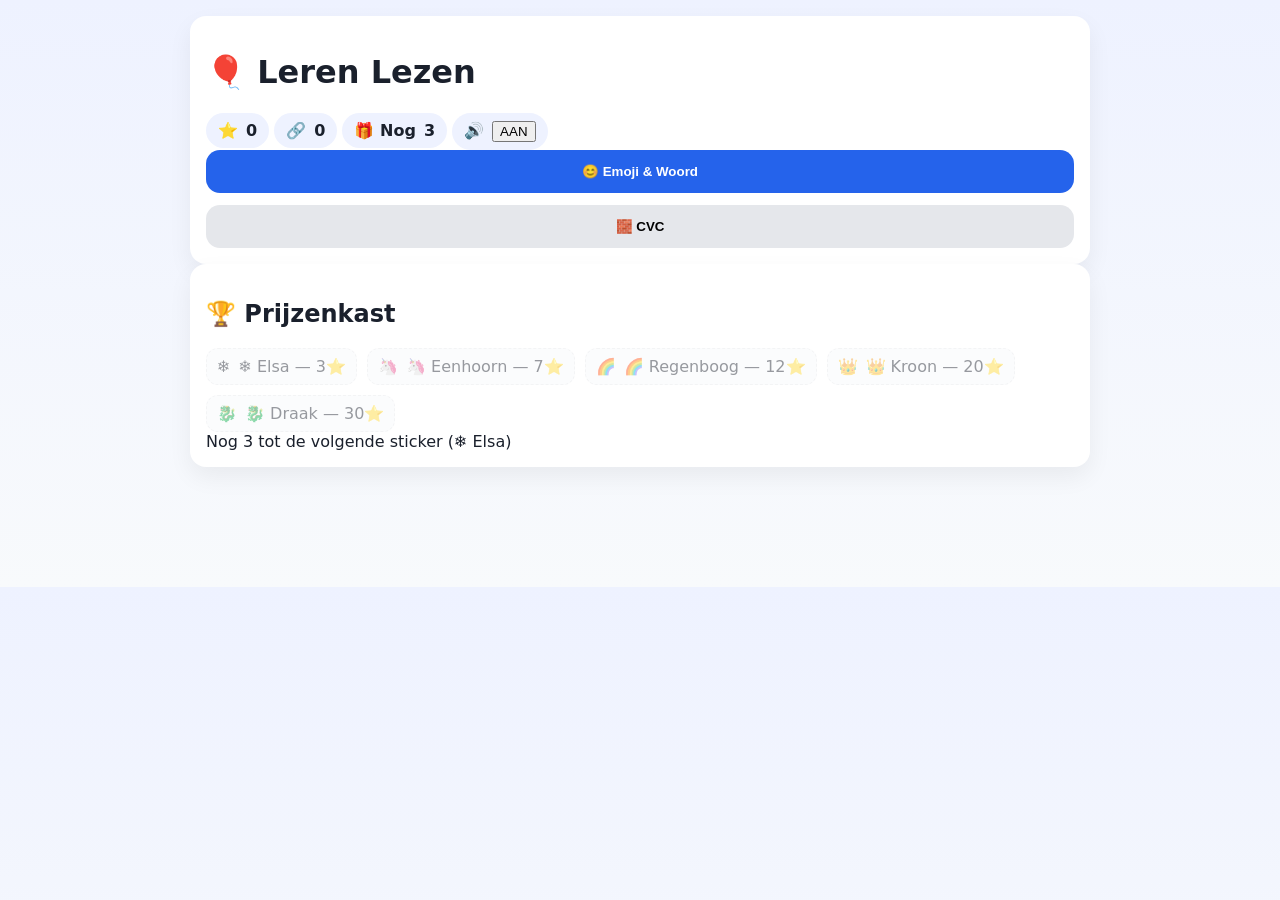
==== public/index.html @ b4691422 "first commit :) all files" ====
<!doctype html>
<html lang="nl">
<head>
  <meta charset="utf-8"/>
  <meta name="viewport" content="width=device-width, initial-scale=1"/>
  <title>Leren Lezen – Modular</title>
  <link rel="stylesheet" href="./styles.css">
</head>
<body>
  <div class="app">
    <div class="card" id="screen-home">
      <h1>🎈 Leren Lezen</h1>
      <div class="toolbar">
        <span class="pill">⭐ <span id="stars">0</span></span>
        <span class="pill">🔗 <span id="streak">0</span></span>
        <span class="pill">🎁 Nog <span id="countdown-home">0</span></span>
        <span class="pill">🔊 <button id="btn-audio">AAN</button></span>
      </div>
      <div class="grid cols-1">
        <button class="btn primary" id="nav-emoji">😊 Emoji & Woord</button>
        <button class="btn secondary" id="nav-cvc">🧱 CVC</button>
      </div>
    </div>

    <div class="card hidden" id="screen-emoji"></div>
    <div class="card hidden" id="screen-cvc"></div>

    <div class="card trophy" id="trophy-card">
      <h2>🏆 Prijzenkast</h2>
      <div id="trophy-grid" class="trophy-grid"></div>
      <div class="muted" id="sticker-next"></div>
    </div>
  </div>

  <div id="confetti" class="confetti"></div>
  <div id="sticker-float" class="sticker-float">🎉</div>
  <div id="pause-overlay" class="pause-overlay"><div>
    <div style="font-size:2rem">⏸️ Pauze</div>
    <p>Even rusten… Je kunt over <b id="pause-remaining">15:00</b> weer verder spelen.</p>
  </div></div>

  <script type="module" src="../src/main.js"></script>
</body>
</html>
---- public/styles.css ----
/* =========================
   Design Tokens
   ========================= */
:root {
  --bg: #f7fafc;
  --card: #fff;
  --text: #1a202c;
  --primary: #2563eb;
  --ok: #10b981;
  --err: #ef4444;
}

/* =========================
   Base
   ========================= */
body {
  margin: 0;
  background: linear-gradient(180deg, #eef2ff, #f8fafc);
  color: var(--text);
  font-family: system-ui, Segoe UI, Roboto;
  font-size: 16px; /* ✅ basisgrootte */
}

/* =========================
   Layout
   ========================= */
.app {
  max-width: 900px;
  margin: 0 auto;
  padding: 16px 16px 120px;
}

.grid {
  display: grid;
  gap: 12px;
}

.grid.cols-1 {
  grid-template-columns: 1fr;
}

.grid.cols-2 {
  grid-template-columns: repeat(2, 1fr);
}

/* =========================
   Components
   ========================= */
.card {
  background: var(--card);
  border-radius: 16px;
  box-shadow: 0 10px 25px rgba(0, 0, 0, 0.06);
  padding: 16px;
}

.btn {
  border: 0;
  border-radius: 14px;
  padding: 14px 16px;
  font-weight: 700;
  cursor: pointer;
}

.btn.primary {
  background: var(--primary);
  color: #fff;
}

.btn.secondary {
  background: #e5e7eb;
}

.pill {
  display: inline-flex;
  gap: 8px;
  background: #eef2ff;
  border-radius: 999px;
  padding: 8px 12px;
  font-weight: 600;
}

.tile {
  display: flex;
  align-items: center;
  justify-content: center;
  border-radius: 14px;
  background: #f1f5f9;
  height: 64px;
  font-size: 1.8rem;
  font-weight: 800;
}

.tile.ok {
  background: #ecfdf5;
  outline: 3px solid rgba(16, 185, 129, 0.35);
}

.tile.err {
  background: #fef2f2;
  outline: 3px solid rgba(239, 68, 68, 0.35);
}

.trophy-grid {
  display: flex;
  flex-wrap: wrap;
  gap: 10px;
}

.trophy-item {
  display: flex;
  gap: 8px;
  padding: 8px 10px;
  border-radius: 12px;
  background: #f8fafc;
  border: 1px dashed #e5e7eb;
  transition: 0.3s;
}

.trophy-item.locked {
  opacity: 0.45;
}

.trophy-item.flash {
  transform: scale(1.06);
}

/* =========================
   Utilities
   ========================= */
.hidden {
  display: none;
}

.emoji-lg {
  font-size: 8rem; /* ✅ grote emoji’s */
  line-height: 1.2;
}

/* normale woordknoppen */
.btn.word-option {
  font-size: 1rem;      /* ca. 16px */
  padding: 14px 16px;
}


/* grote emoji boven in het spel */
.big,
#emoji-symbol {
  font-size: 6rem;      /* maak gerust 7–8rem als je nog groter wilt */
  line-height: 1.1;
  font-weight: 900;
  display: block;
  text-align: center;
}



/* =========================
   Effects
   ========================= */
.confetti {
  position: fixed;
  left: 0;
  top: 0;
  width: 100%;
  height: 0;
  pointer-events: none;
  overflow: visible;
}

.confetti i {
  position: absolute;
  font-style: normal;
  animation: fall 2200ms ease-out forwards;
  opacity: 0.95;
  font-size: 28px;
}

.sticker-float {
  position: fixed;
  left: 50%;
  top: 20%;
  transform: translate(-50%, -50%);
  font-size: 64px;

  opacity: 0;
  transition: opacity 0.2s;
}

.sticker-float.show {
  opacity: 1;
  animation: spin 2s ease-in-out;
}

.pause-overlay {
  position: fixed;
  inset: 0;
  background: rgba(17, 24, 39, 0.75);
  color: #fff;
  display: none;
  align-items: center;
  justify-content: center;
  text-align: center;
  z-index: 9999;
}

.pause-overlay.show {
  display: flex;
}

/* =========================
   Animations
   ========================= */
@keyframes fall {
  to {
    transform: translateY(60vh) rotate(360deg);
    opacity: 0;
  }
}

@keyframes spin {
  to {
    transform: translate(-50%, -50%) rotate(720deg);
  }
}
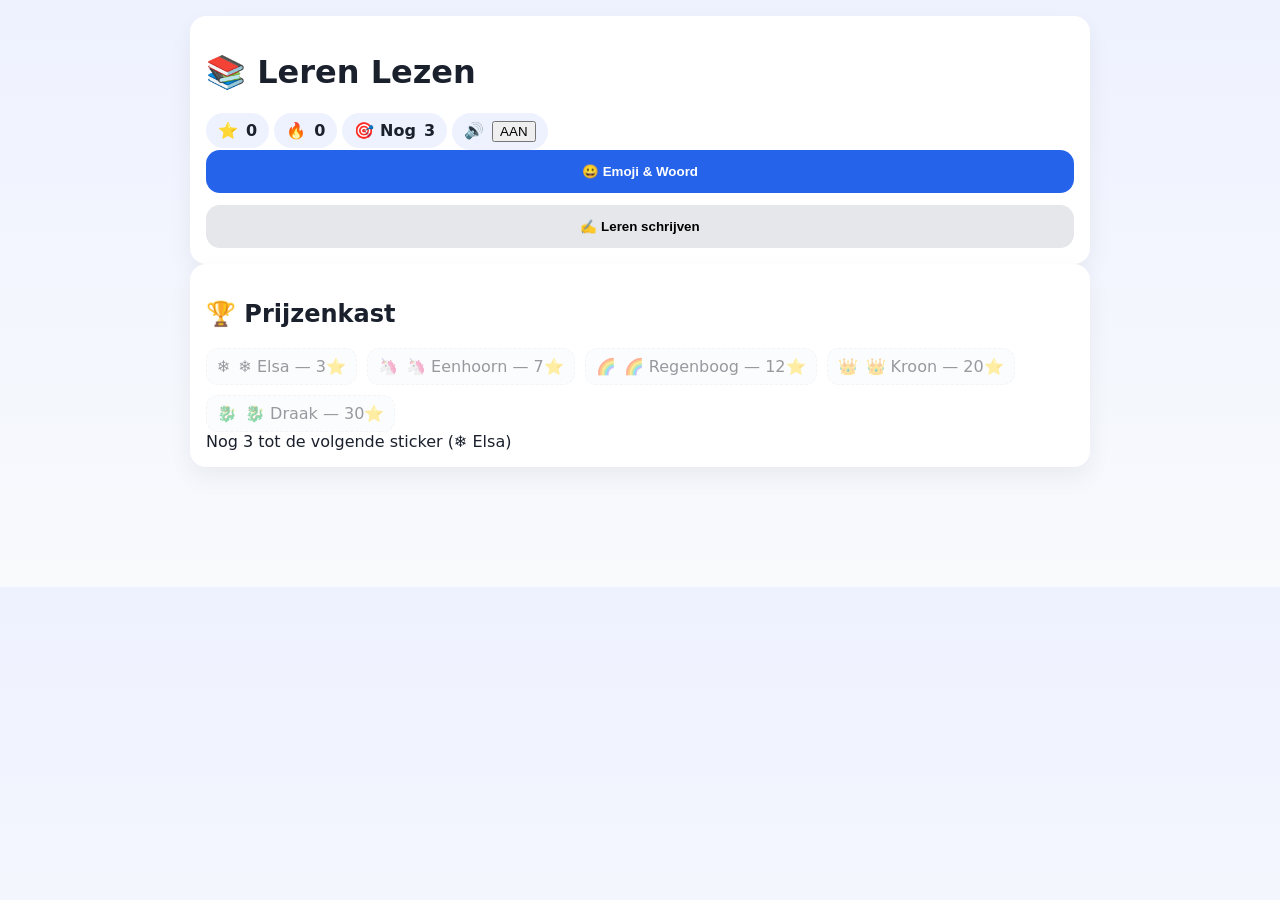
==== commit c515defb: "CVC: rename to Leren schrijven; 6 choices; free typing; backspace; hint after 3 mistakes; UI cleanup" ====
--- a/public/index.html
+++ b/public/index.html
@@ -3,22 +3,22 @@
 <head>
   <meta charset="utf-8"/>
   <meta name="viewport" content="width=device-width, initial-scale=1"/>
-  <title>Leren Lezen – Modular</title>
+  <title>Leren Lezen — Modular</title>
   <link rel="stylesheet" href="./styles.css">
 </head>
 <body>
   <div class="app">
     <div class="card" id="screen-home">
-      <h1>🎈 Leren Lezen</h1>
+      <h1>📚 Leren Lezen</h1>
       <div class="toolbar">
         <span class="pill">⭐ <span id="stars">0</span></span>
-        <span class="pill">🔗 <span id="streak">0</span></span>
-        <span class="pill">🎁 Nog <span id="countdown-home">0</span></span>
+        <span class="pill">🔥 <span id="streak">0</span></span>
+        <span class="pill">🎯 Nog <span id="countdown-home">0</span></span>
         <span class="pill">🔊 <button id="btn-audio">AAN</button></span>
       </div>
       <div class="grid cols-1">
-        <button class="btn primary" id="nav-emoji">😊 Emoji & Woord</button>
-        <button class="btn secondary" id="nav-cvc">🧱 CVC</button>
+        <button class="btn primary" id="nav-emoji">😀 Emoji &amp; Woord</button>
+        <button class="btn secondary" id="nav-cvc">✍️ Leren schrijven</button>
       </div>
     </div>
 
@@ -40,5 +40,6 @@
   </div></div>
 
   <script type="module" src="../src/main.js"></script>
+
 </body>
 </html>
--- a/public/styles.css
+++ b/public/styles.css
@@ -43,6 +43,11 @@
   grid-template-columns: repeat(2, 1fr);
 }
 
+/* letterrooster voor CVC spel */
+.grid.cols-4 {
+  grid-template-columns: repeat(4, 1fr);
+}
+
 /* =========================
    Components
    ========================= */
@@ -86,6 +91,7 @@
   border-radius: 14px;
   background: #f1f5f9;
   height: 64px;
+  width: 100%;
   font-size: 1.8rem;
   font-weight: 800;
 }
@@ -100,6 +106,55 @@
   outline: 3px solid rgba(239, 68, 68, 0.35);
 }
 
+.slots {
+  display: flex;
+  justify-content: center;
+  gap: 12px;
+  margin: 24px 0;
+}
+
+.slot {
+  width: 70px;
+  height: 72px;
+  border-radius: 14px;
+  background: #f1f5f9;
+  display: flex;
+  align-items: center;
+  justify-content: center;
+  font-size: 2.5rem;
+  font-weight: 800;
+  transition: background 0.2s, color 0.2s;
+}
+
+.slot.ok {
+  background: #ecfdf5;
+  color: #047857;
+}
+
+.slot.err {
+  background: #fef2f2;
+  color: #b91c1c;
+}
+
+.cvc-hint {
+  display: flex;
+  align-items: center;
+  justify-content: center;
+  gap: 12px;
+  margin-top: 16px;
+}
+
+.cvc-clue-icon {
+  opacity: 0.7;
+  font-size: 2.5rem;
+}
+
+.cvc-clue {
+  display: inline-flex;
+  align-items: center;
+  font-size: 4.5rem;
+  line-height: 1;
+}
 .trophy-grid {
   display: flex;
   flex-wrap: wrap;
@@ -223,3 +278,5 @@
     transform: translate(-50%, -50%) rotate(720deg);
   }
 }
+
+
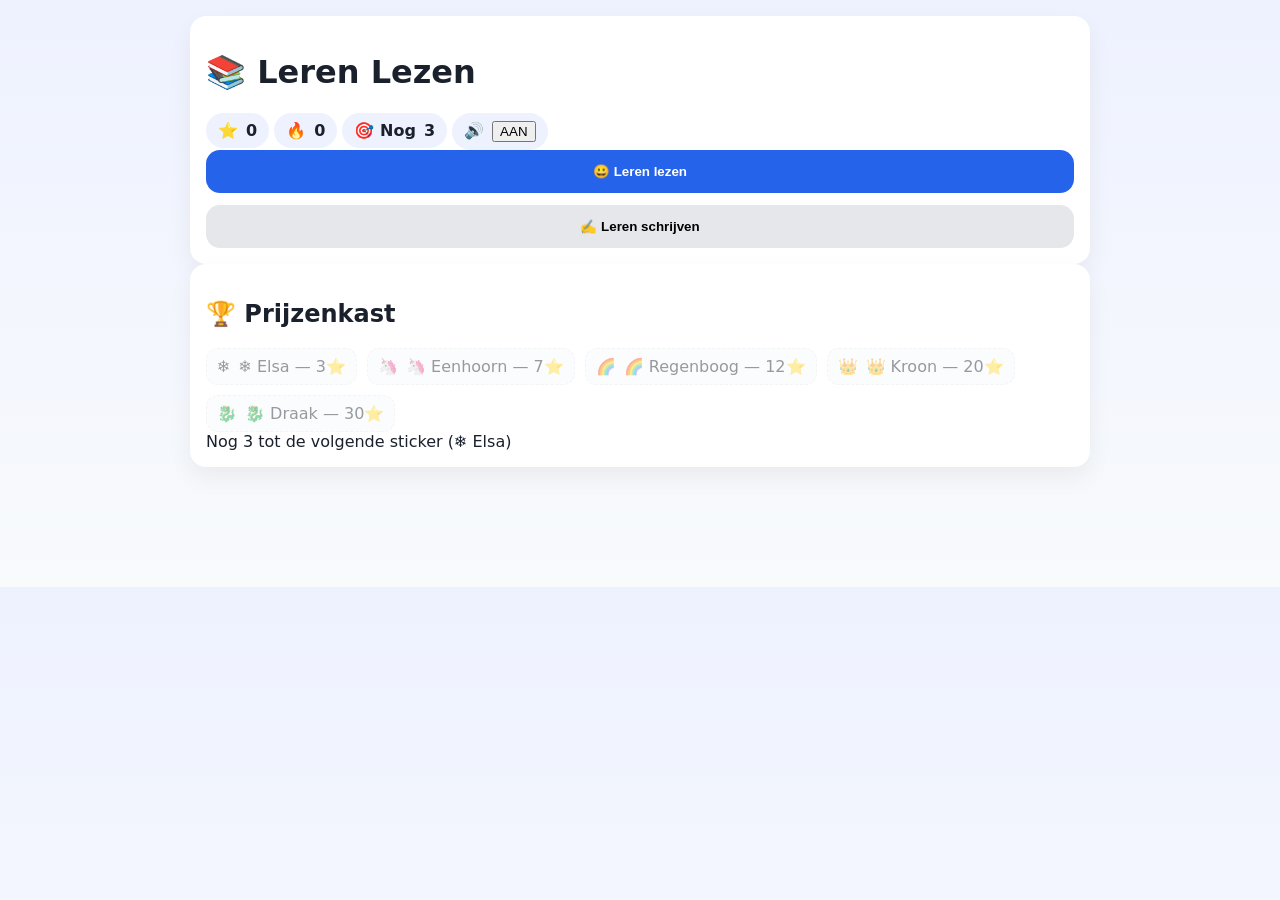
==== commit 511fc9b1: "Update emoji words and index page" ====
--- a/public/index.html
+++ b/public/index.html
@@ -4,7 +4,7 @@
   <meta charset="utf-8"/>
   <meta name="viewport" content="width=device-width, initial-scale=1"/>
   <title>Leren Lezen — Modular</title>
-  <link rel="stylesheet" href="./styles.css">
+  <link rel="stylesheet" href="./styles.css"> 
 </head>
 <body>
   <div class="app">
@@ -17,7 +17,7 @@
         <span class="pill">🔊 <button id="btn-audio">AAN</button></span>
       </div>
       <div class="grid cols-1">
-        <button class="btn primary" id="nav-emoji">😀 Emoji &amp; Woord</button>
+        <button class="btn primary" id="nav-emoji">😀 Leren lezen</button>
         <button class="btn secondary" id="nav-cvc">✍️ Leren schrijven</button>
       </div>
     </div>
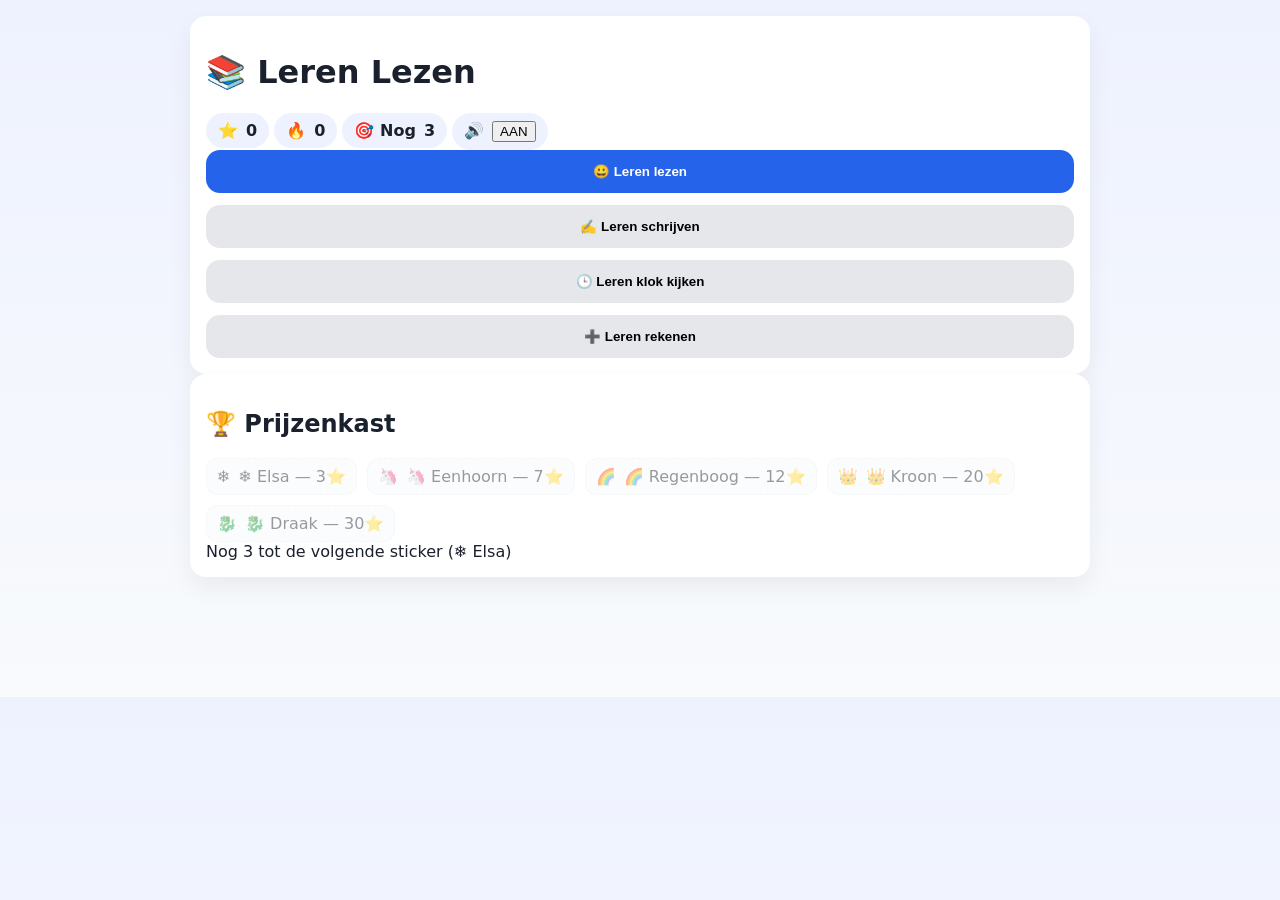
==== commit 12468b86: "Add clock and math learning games" ====
--- a/public/index.html
+++ b/public/index.html
@@ -19,11 +19,15 @@
       <div class="grid cols-1">
         <button class="btn primary" id="nav-emoji">😀 Leren lezen</button>
         <button class="btn secondary" id="nav-cvc">✍️ Leren schrijven</button>
+        <button class="btn secondary" id="nav-clock">🕒 Leren klok kijken</button>
+        <button class="btn secondary" id="nav-math">➕ Leren rekenen</button>
       </div>
     </div>
 
     <div class="card hidden" id="screen-emoji"></div>
     <div class="card hidden" id="screen-cvc"></div>
+    <div class="card hidden" id="screen-clock"></div>
+    <div class="card hidden" id="screen-math"></div>
 
     <div class="card trophy" id="trophy-card">
       <h2>🏆 Prijzenkast</h2>
--- a/public/styles.css
+++ b/public/styles.css
@@ -144,16 +144,31 @@
   margin-top: 16px;
 }
 
-.cvc-clue-icon {
-  opacity: 0.7;
-  font-size: 2.5rem;
-}
-
 .cvc-clue {
   display: inline-flex;
   align-items: center;
   font-size: 4.5rem;
   line-height: 1;
+}
+
+.clock-symbol {
+  font-size: 6.5rem;
+  font-weight: 900;
+  line-height: 1.1;
+  margin: 12px 0;
+  text-align: center;
+}
+
+.math-sum {
+  font-size: 4.5rem;
+  font-weight: 900;
+  line-height: 1.1;
+  margin: 12px 0;
+  text-align: center;
+}
+
+.math-feedback {
+  margin-top: 12px;
 }
 .trophy-grid {
   display: flex;
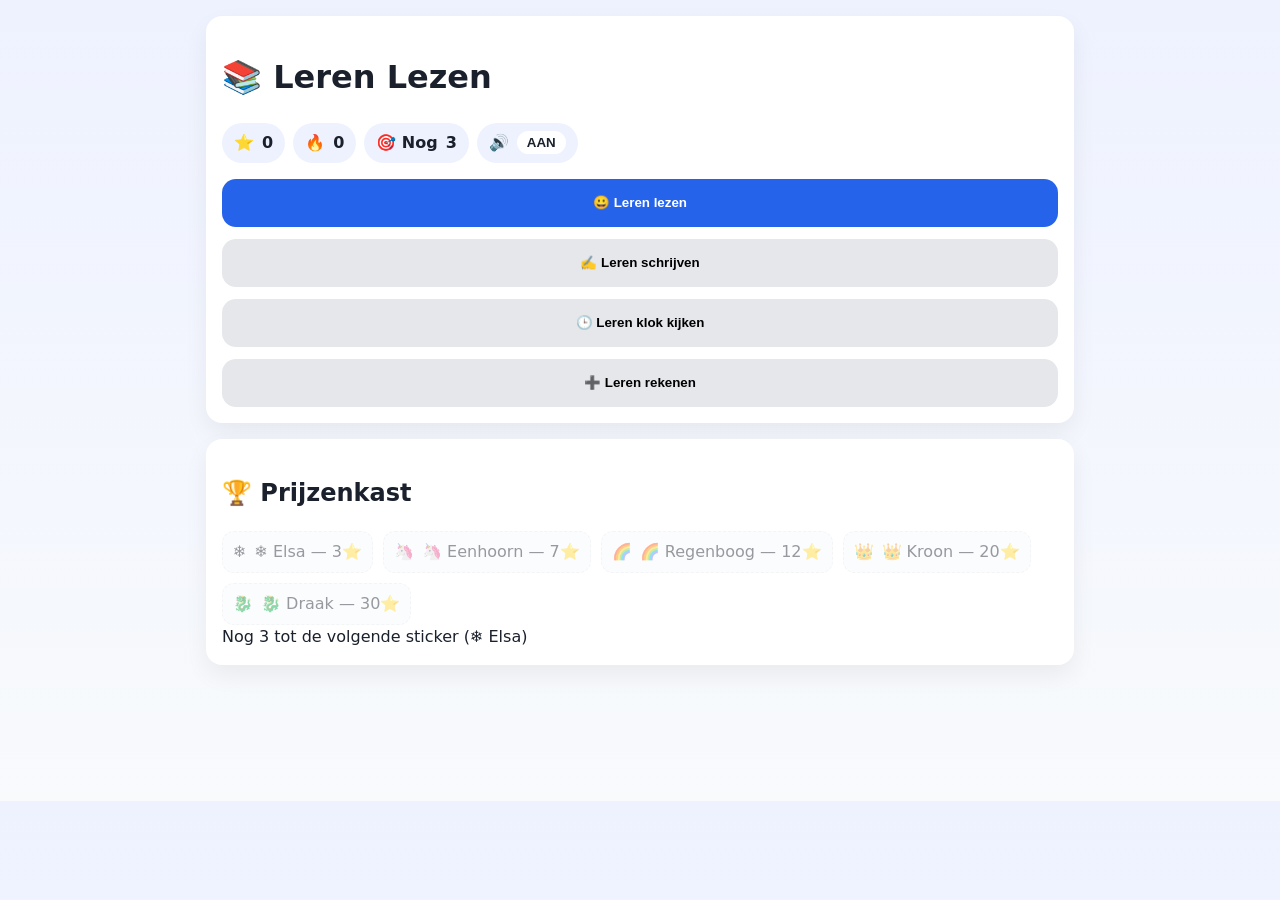
==== commit 43b28dc6: "Migrate agents and restore game navigation" ====
--- a/public/index.html
+++ b/public/index.html
@@ -43,7 +43,7 @@
     <p>Even rusten… Je kunt over <b id="pause-remaining">15:00</b> weer verder spelen.</p>
   </div></div>
 
-  <script type="module" src="../src/main.js"></script>
+  <script src="./app.js"></script>
 
 </body>
 </html>
--- a/public/styles.css
+++ b/public/styles.css
@@ -151,12 +151,89 @@
   line-height: 1;
 }
 
-.clock-symbol {
-  font-size: 6.5rem;
+.clock-face {
+  width: clamp(160px, 45vw, 240px);
+  aspect-ratio: 1 / 1;
+  margin: 12px auto;
+  position: relative;
+}
+
+.clock-svg {
+  width: 100%;
+  height: 100%;
+  display: block;
+}
+
+.clock-face-circle {
+  fill: #fff;
+  stroke: #111;
+  stroke-width: 4;
+}
+
+.clock-tick {
+  stroke: #111;
+  stroke-width: 1;
+}
+
+.clock-tick-hour {
+  stroke-width: 2;
+}
+
+.clock-number {
+  fill: #111;
+  font-size: 18px;
+  font-weight: 700;
+  font-family: system-ui, Segoe UI, Roboto;
+}
+
+.clock-number-dash {
+  font-size: 22px;
   font-weight: 900;
-  line-height: 1.1;
-  margin: 12px 0;
-  text-align: center;
+}
+
+.clock-hand {
+  stroke: #111;
+  stroke-linecap: round;
+}
+
+.clock-hand-hour {
+  stroke-width: 6;
+}
+
+.clock-hand-minute {
+  stroke-width: 3;
+}
+
+.clock-center {
+  fill: #111;
+}
+
+.clock-feedback {
+  margin-top: 12px;
+}
+
+.clock-stars {
+  position: absolute;
+  inset: 0;
+  display: flex;
+  align-items: center;
+  justify-content: center;
+  gap: 32px;
+  opacity: 0;
+  pointer-events: none;
+}
+
+.clock-stars.show {
+  opacity: 1;
+}
+
+.clock-star {
+  font-size: 64px;
+  filter: drop-shadow(0 8px 12px rgba(0, 0, 0, 0.2));
+}
+
+.clock-stars.show .clock-star {
+  animation: clockStarPop 900ms ease-out;
 }
 
 .math-sum {
@@ -294,4 +371,128 @@
   }
 }
 
-
+@keyframes clockStarPop {
+  0% {
+    transform: scale(0.4) rotate(-12deg);
+    opacity: 0;
+  }
+  55% {
+    transform: scale(1.2) rotate(10deg);
+    opacity: 1;
+  }
+  100% {
+    transform: scale(1) rotate(0deg);
+    opacity: 0;
+  }
+}
+
+/* Responsive and interaction safety overrides */
+* {
+  box-sizing: border-box;
+}
+
+body {
+  line-height: 1.5;
+}
+
+.app {
+  width: 100%;
+}
+
+.card {
+  margin-bottom: 16px;
+  overflow-wrap: anywhere;
+}
+
+.toolbar {
+  display: flex;
+  flex-wrap: wrap;
+  gap: 8px;
+  align-items: center;
+  margin-bottom: 16px;
+}
+
+.btn {
+  min-height: 48px;
+  max-width: 100%;
+  touch-action: manipulation;
+}
+
+.grid .btn,
+.grid .tile {
+  width: 100%;
+}
+
+.btn:focus-visible,
+.tile:focus-visible,
+#btn-audio:focus-visible {
+  outline: 3px solid rgba(37, 99, 235, 0.45);
+  outline-offset: 2px;
+}
+
+.pill {
+  align-items: center;
+  max-width: 100%;
+}
+
+#btn-audio {
+  border: 0;
+  border-radius: 999px;
+  background: #fff;
+  color: var(--text);
+  cursor: pointer;
+  font-weight: 800;
+  padding: 4px 10px;
+}
+
+.slots {
+  flex-wrap: wrap;
+}
+
+.pause-title {
+  font-size: 2rem;
+}
+
+@media (max-width: 520px) {
+  .app {
+    padding: 10px 10px 96px;
+  }
+
+  .card {
+    border-radius: 12px;
+    padding: 12px;
+  }
+
+  .toolbar {
+    align-items: stretch;
+  }
+
+  .pill {
+    flex: 1 1 auto;
+    justify-content: center;
+  }
+
+  .grid.cols-2,
+  .grid.cols-4 {
+    grid-template-columns: 1fr;
+  }
+
+  .big,
+  #emoji-symbol,
+  .cvc-clue,
+  .math-sum {
+    font-size: 3.5rem;
+  }
+
+  .slot {
+    width: 64px;
+    height: 66px;
+    font-size: 2rem;
+  }
+
+  .clock-star {
+    font-size: 48px;
+  }
+}
+
+
